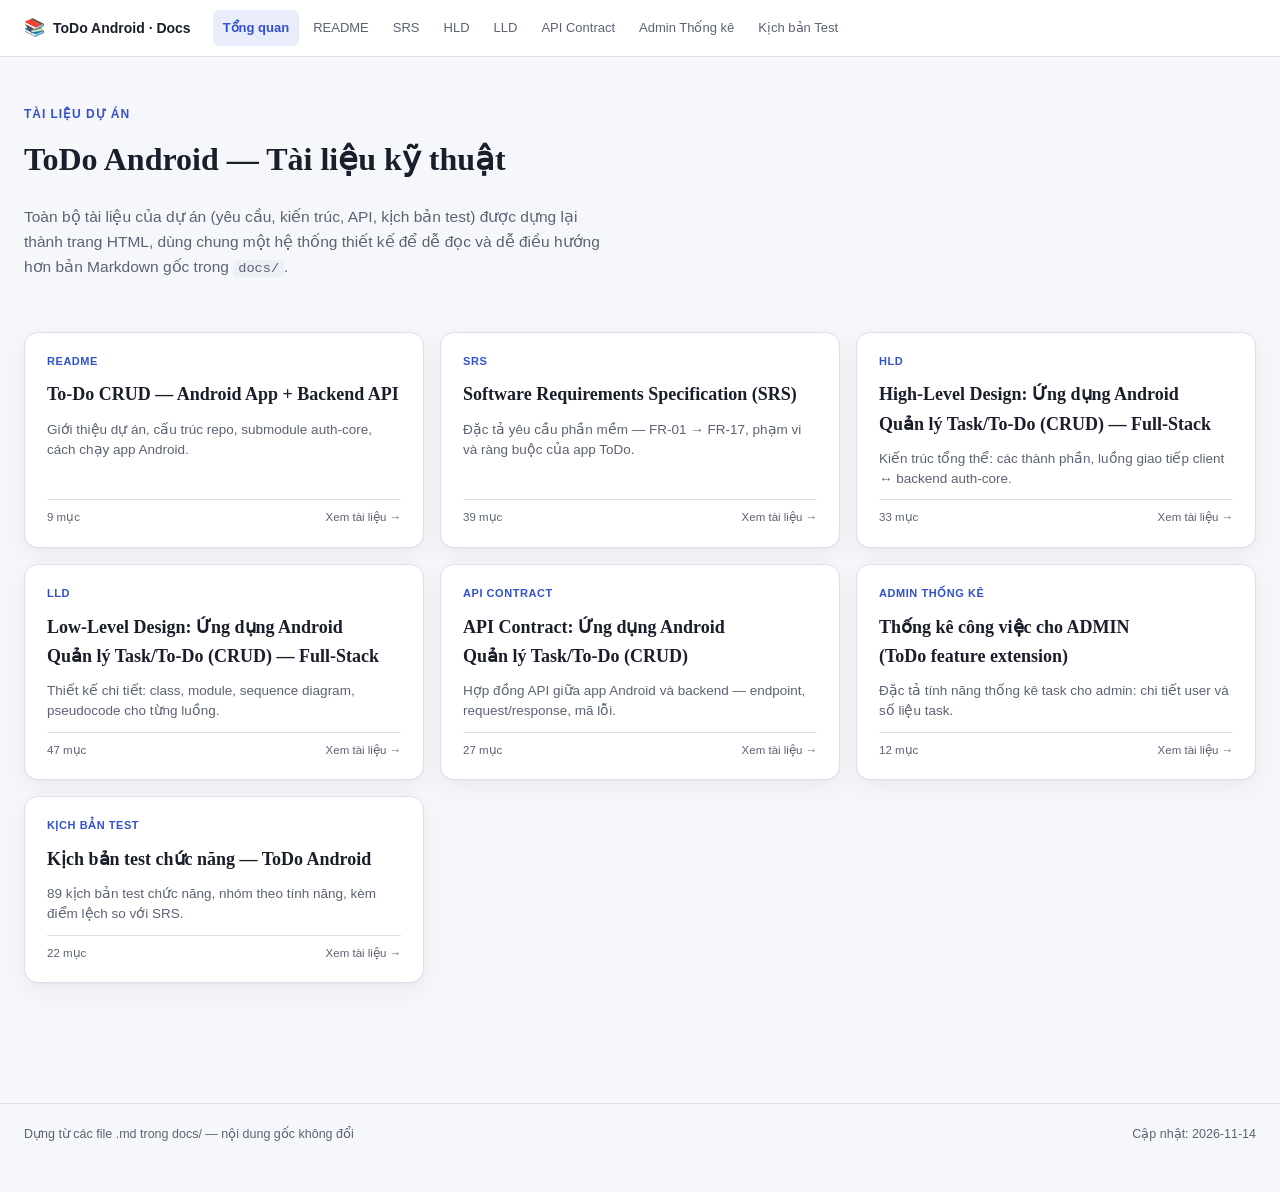
==== docs/html/index.html @ a765aa5e "docs: thêm kịch bản test ToDo Android và bộ tài liệu HTML cho docs/ Cái gì: - Thêm docs/Test_Scenari" ====
<!doctype html>
<html lang="vi">
<head>
<meta charset="utf-8">
<meta name="viewport" content="width=device-width, initial-scale=1">
<title>ToDo Android · Tài liệu dự án</title>
<link rel="stylesheet" href="assets/doc.css">
</head>
<body>
<div class="topbar"><div class="topbar-inner">
  <div class="brand"><span class="mark">📚</span> ToDo Android · Docs</div>
  <nav class="topnav">
    <a href="index.html" class="active">Tổng quan</a>
    <a href="readme.html">README</a>
    <a href="srs.html">SRS</a>
    <a href="hld.html">HLD</a>
    <a href="lld.html">LLD</a>
    <a href="api-contract.html">API Contract</a>
    <a href="admin-task-statistics.html">Admin Thống kê</a>
    <a href="test-scenarios.html">Kịch bản Test</a>
  </nav>
</div></div>

<div class="hub-hero">
  <span class="eyebrow">Tài liệu dự án</span>
  <h1>ToDo Android — Tài liệu kỹ thuật</h1>
  <p>Toàn bộ tài liệu của dự án (yêu cầu, kiến trúc, API, kịch bản test) được dựng lại thành trang HTML, dùng chung một hệ thống thiết kế để dễ đọc và dễ điều hướng hơn bản Markdown gốc trong <code>docs/</code>.</p>
</div>

<div class="hub-grid">
  <a class="doc-card" href="readme.html">
      <span class="tag">README</span>
      <h2>To-Do CRUD — Android App + Backend API</h2>
      <p class="desc">Giới thiệu dự án, cấu trúc repo, submodule auth-core, cách chạy app Android.</p>
      <span class="foot"><span>9 mục</span><span>Xem tài liệu &rarr;</span></span>
    </a>
  <a class="doc-card" href="srs.html">
      <span class="tag">SRS</span>
      <h2>Software Requirements Specification (SRS)</h2>
      <p class="desc">Đặc tả yêu cầu phần mềm — FR-01 → FR-17, phạm vi và ràng buộc của app ToDo.</p>
      <span class="foot"><span>39 mục</span><span>Xem tài liệu &rarr;</span></span>
    </a>
  <a class="doc-card" href="hld.html">
      <span class="tag">HLD</span>
      <h2>High-Level Design: Ứng dụng Android Quản lý Task/To-Do (CRUD) — Full-Stack</h2>
      <p class="desc">Kiến trúc tổng thể: các thành phần, luồng giao tiếp client ↔ backend auth-core.</p>
      <span class="foot"><span>33 mục</span><span>Xem tài liệu &rarr;</span></span>
    </a>
  <a class="doc-card" href="lld.html">
      <span class="tag">LLD</span>
      <h2>Low-Level Design: Ứng dụng Android Quản lý Task/To-Do (CRUD) — Full-Stack</h2>
      <p class="desc">Thiết kế chi tiết: class, module, sequence diagram, pseudocode cho từng luồng.</p>
      <span class="foot"><span>47 mục</span><span>Xem tài liệu &rarr;</span></span>
    </a>
  <a class="doc-card" href="api-contract.html">
      <span class="tag">API Contract</span>
      <h2>API Contract: Ứng dụng Android Quản lý Task/To-Do (CRUD)</h2>
      <p class="desc">Hợp đồng API giữa app Android và backend — endpoint, request/response, mã lỗi.</p>
      <span class="foot"><span>27 mục</span><span>Xem tài liệu &rarr;</span></span>
    </a>
  <a class="doc-card" href="admin-task-statistics.html">
      <span class="tag">Admin Thống kê</span>
      <h2>Thống kê công việc cho ADMIN (ToDo feature extension)</h2>
      <p class="desc">Đặc tả tính năng thống kê task cho admin: chi tiết user và số liệu task.</p>
      <span class="foot"><span>12 mục</span><span>Xem tài liệu &rarr;</span></span>
    </a>
  <a class="doc-card" href="test-scenarios.html">
      <span class="tag">Kịch bản Test</span>
      <h2>Kịch bản test chức năng — ToDo Android</h2>
      <p class="desc">89 kịch bản test chức năng, nhóm theo tính năng, kèm điểm lệch so với SRS.</p>
      <span class="foot"><span>22 mục</span><span>Xem tài liệu &rarr;</span></span>
    </a>
</div>

<footer class="doc-footer">
  <span>Dựng từ các file .md trong docs/ — nội dung gốc không đổi</span>
  <span>Cập nhật: 2026-11-14</span>
</footer>
</body>
</html>
---- docs/html/assets/doc.css ----
/* Shared stylesheet for the ToDo Android project documentation set. */
:root{
  --bg:#F6F7FA;
  --surface:#FFFFFF;
  --surface-2:#ECEFF5;
  --surface-3:#E2E6EF;
  --border:#DBE0E9;
  --text:#1A1E2B;
  --text-muted:#5B6273;
  --accent:#3350CE;
  --accent-weak:#E8ECFB;
  --sev1:#C0293B; --sev1-bg:#FBE7E9;
  --sev2:#A8700A; --sev2-bg:#FBF0D9;
  --sev3:#4B5366; --sev3-bg:#E7E9EF;
  --shadow:0 1px 2px rgba(20,24,40,.04),0 8px 24px rgba(20,24,40,.05);
}
@media (prefers-color-scheme: dark){
  :root{
    --bg:#131620; --surface:#1B1F2C; --surface-2:#232838; --surface-3:#2B3144; --border:#323849;
    --text:#E7E9F2; --text-muted:#9AA1B4; --accent:#90A4F5; --accent-weak:#242B47;
    --sev1:#F38B98; --sev1-bg:#3A1E25; --sev2:#E3B359; --sev2-bg:#3A2E16;
    --sev3:#AEB4C4; --sev3-bg:#282C3A;
    --shadow:0 1px 2px rgba(0,0,0,.3),0 12px 28px rgba(0,0,0,.35);
  }
}
:root[data-theme="dark"]{
  --bg:#131620; --surface:#1B1F2C; --surface-2:#232838; --surface-3:#2B3144; --border:#323849;
  --text:#E7E9F2; --text-muted:#9AA1B4; --accent:#90A4F5; --accent-weak:#242B47;
  --sev1:#F38B98; --sev1-bg:#3A1E25; --sev2:#E3B359; --sev2-bg:#3A2E16;
  --sev3:#AEB4C4; --sev3-bg:#282C3A;
  --shadow:0 1px 2px rgba(0,0,0,.3),0 12px 28px rgba(0,0,0,.35);
}
:root[data-theme="light"]{
  --bg:#F6F7FA; --surface:#FFFFFF; --surface-2:#ECEFF5; --surface-3:#E2E6EF; --border:#DBE0E9;
  --text:#1A1E2B; --text-muted:#5B6273; --accent:#3350CE; --accent-weak:#E8ECFB;
  --sev1:#C0293B; --sev1-bg:#FBE7E9; --sev2:#A8700A; --sev2-bg:#FBF0D9;
  --sev3:#4B5366; --sev3-bg:#E7E9EF;
  --shadow:0 1px 2px rgba(20,24,40,.04),0 8px 24px rgba(20,24,40,.05);
}

*{box-sizing:border-box;}
html{ scroll-behavior:smooth; }
@media (prefers-reduced-motion: reduce){ html{ scroll-behavior:auto; } }
body{
  margin:0; background:var(--bg); color:var(--text);
  font-family:-apple-system,"Segoe UI",Roboto,"Helvetica Neue",Arial,sans-serif;
  font-size:15.5px; line-height:1.62; -webkit-font-smoothing:antialiased;
}
h1,h2,h3,h4{ font-family:Georgia,"Noto Serif",serif; font-weight:600; text-wrap:balance; margin:1.6em 0 .55em; color:var(--text); }
h1{ font-size:28px; margin-top:0; }
h2{ font-size:21px; padding-top:6px; border-top:1px solid var(--border); margin-top:2.2em; }
h3{ font-size:17px; }
h4{ font-size:15px; font-family:inherit; font-weight:700; }
p{ max-width:76ch; }
a{ color:var(--accent); text-decoration:none; }
a:hover{ text-decoration:underline; }
a:focus-visible, button:focus-visible{ outline:2px solid var(--accent); outline-offset:2px; border-radius:4px; }
strong{ color:var(--text); }
code{
  font-family:ui-monospace,"Cascadia Code","SF Mono",Consolas,monospace;
  font-size:.88em; background:var(--surface-2); padding:1px 5px; border-radius:5px;
}
pre{
  background:var(--surface-2); border:1px solid var(--border); border-radius:10px;
  padding:14px 16px; overflow-x:auto; font-size:13px; line-height:1.55;
}
pre code{ background:none; padding:0; }
blockquote{
  margin:1em 0; padding:10px 16px; border-left:3px solid var(--accent);
  background:var(--accent-weak); border-radius:0 8px 8px 0; color:var(--text-muted);
}
blockquote p{ margin:0; }
hr{ border:none; border-top:1px solid var(--border); margin:2.4em 0; }
ul,ol{ padding-left:22px; }
li{ margin-bottom:4px; }

.table-wrap{ overflow-x:auto; border:1px solid var(--border); border-radius:10px; margin:1.1em 0; box-shadow:var(--shadow); background:var(--surface); }
table{ width:100%; border-collapse:collapse; font-size:13.5px; min-width:480px; }
thead th{
  text-align:left; font-size:11.5px; text-transform:uppercase; letter-spacing:.04em;
  color:var(--text-muted); background:var(--surface-2); padding:9px 13px; border-bottom:1px solid var(--border); white-space:nowrap;
}
tbody td{ padding:9px 13px; border-bottom:1px solid var(--border); vertical-align:top; }
tbody tr:last-child td{ border-bottom:none; }
tbody tr:hover{ background:var(--surface-2); }

.pill{ display:inline-flex; align-items:center; font-size:11.5px; font-weight:700; padding:2px 8px; border-radius:99px; white-space:nowrap; }
.pill.p1{ background:var(--sev1-bg); color:var(--sev1); }
.pill.p2{ background:var(--sev2-bg); color:var(--sev2); }
.pill.p3{ background:var(--sev3-bg); color:var(--sev3); }

.mermaid{ background:var(--surface); border:1px solid var(--border); border-radius:10px; padding:16px; display:flex; justify-content:center; overflow-x:auto; }

/* ---- shell / nav / toc ---- */
.topbar{
  position:sticky; top:0; z-index:20; background:var(--surface); border-bottom:1px solid var(--border);
}
.topbar-inner{
  max-width:1280px; margin:0 auto; padding:0 24px; height:56px;
  display:flex; align-items:center; gap:22px;
}
.brand{ display:flex; align-items:center; gap:8px; font-weight:700; font-size:14px; color:var(--text); flex:none; }
.brand .mark{ font-size:17px; }
.topnav{ display:flex; gap:4px; flex-wrap:wrap; overflow-x:auto; }
.topnav a{
  font-size:13px; color:var(--text-muted); padding:7px 10px; border-radius:7px; white-space:nowrap;
}
.topnav a:hover{ background:var(--surface-2); color:var(--text); text-decoration:none; }
.topnav a.active{ background:var(--accent-weak); color:var(--accent); font-weight:600; }

.shell{
  max-width:1280px; margin:0 auto; padding:36px 24px 100px;
  display:grid; grid-template-columns:minmax(0,1fr) 230px; gap:44px; align-items:start;
}
@media (max-width:980px){ .shell{ grid-template-columns:1fr; } }

.doc-head{ margin-bottom:28px; }
.eyebrow{ font-size:12px; font-weight:700; letter-spacing:.08em; text-transform:uppercase; color:var(--accent); }
.doc-head h1{ margin-top:8px; }
.doc-meta{ display:flex; gap:16px; flex-wrap:wrap; margin-top:10px; font-size:12.5px; color:var(--text-muted); }
.doc-meta code{ font-size:11.5px; }

article{ min-width:0; }

.page-toc{ position:sticky; top:76px; align-self:start; font-size:13px; }
.page-toc .t{ font-size:11px; text-transform:uppercase; letter-spacing:.07em; color:var(--text-muted); margin-bottom:8px; }
.page-toc ol{ list-style:none; margin:0; padding:0; display:flex; flex-direction:column; gap:1px; max-height:80vh; overflow-y:auto; }
.page-toc li a{ display:block; padding:5px 9px; border-radius:7px; color:var(--text-muted); }
.page-toc li a:hover{ background:var(--surface-2); color:var(--text); text-decoration:none; }
.page-toc li.lvl3 a{ padding-left:20px; font-size:12.5px; }
@media (max-width:980px){ .page-toc{ display:none; } }

footer.doc-footer{
  max-width:1280px; margin:0 auto; padding:20px 24px 48px; color:var(--text-muted); font-size:12.5px;
  display:flex; justify-content:space-between; gap:12px; flex-wrap:wrap; border-top:1px solid var(--border); margin-top:40px;
}

/* ---- index page ---- */
.hub-hero{ max-width:1280px; margin:0 auto; padding:48px 24px 8px; }
.hub-hero .eyebrow{ display:block; margin-bottom:10px; }
.hub-hero h1{ font-size:32px; }
.hub-hero p{ color:var(--text-muted); max-width:68ch; }
.hub-grid{
  max-width:1280px; margin:28px auto 0; padding:0 24px 80px;
  display:grid; grid-template-columns:repeat(3,1fr); gap:16px;
}
@media (max-width:980px){ .hub-grid{ grid-template-columns:repeat(2,1fr); } }
@media (max-width:640px){ .hub-grid{ grid-template-columns:1fr; } }
.doc-card{
  background:var(--surface); border:1px solid var(--border); border-radius:14px; padding:20px 22px;
  box-shadow:var(--shadow); display:flex; flex-direction:column; gap:10px; text-decoration:none; color:var(--text);
  transition:transform .12s ease, border-color .12s ease;
}
.doc-card:hover{ border-color:var(--accent); transform:translateY(-2px); }
.doc-card .tag{ font-size:11px; font-weight:700; letter-spacing:.05em; text-transform:uppercase; color:var(--accent); }
.doc-card h2{ margin:0; font-size:18px; border:none; padding:0; }
.doc-card .desc{ color:var(--text-muted); font-size:13.5px; line-height:1.5; margin:0; }
.doc-card .foot{ margin-top:auto; display:flex; justify-content:space-between; font-size:11.5px; color:var(--text-muted); font-variant-numeric:tabular-nums; padding-top:8px; border-top:1px solid var(--border); }
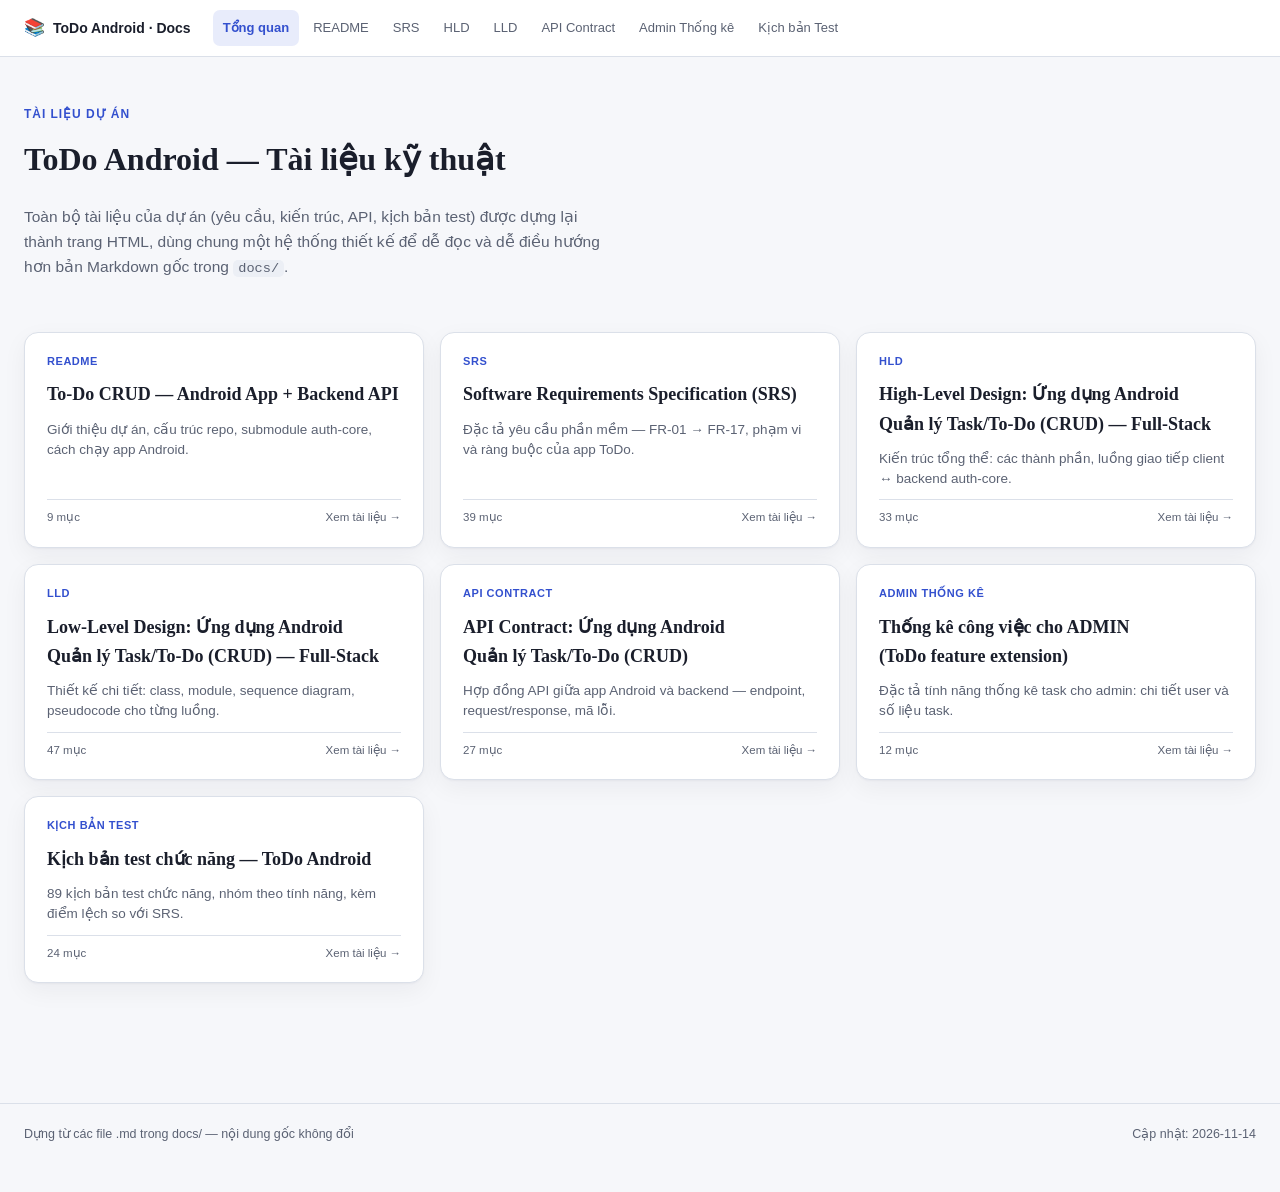
==== commit 3647a5e6: "fix: sửa empty-state trắng trơn khi xóa/loại task cuối cùng khớp filter Cái gì: - TaskListViewModel." ====
--- a/docs/html/index.html
+++ b/docs/html/index.html
@@ -68,7 +68,7 @@
       <span class="tag">Kịch bản Test</span>
       <h2>Kịch bản test chức năng — ToDo Android</h2>
       <p class="desc">89 kịch bản test chức năng, nhóm theo tính năng, kèm điểm lệch so với SRS.</p>
-      <span class="foot"><span>22 mục</span><span>Xem tài liệu &rarr;</span></span>
+      <span class="foot"><span>24 mục</span><span>Xem tài liệu &rarr;</span></span>
     </a>
 </div>
 
